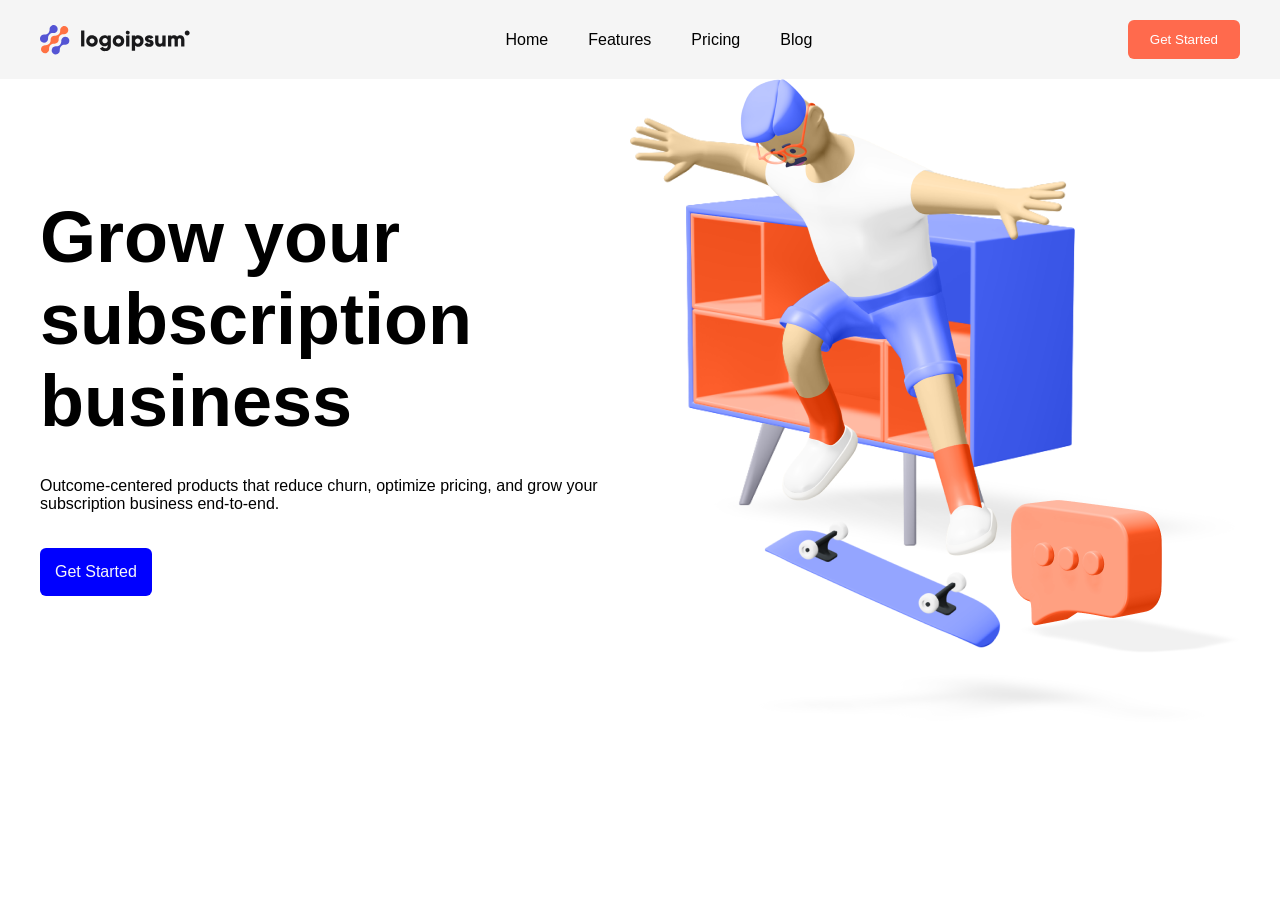
==== index.html @ 3124a592 "добавил header и block hero" ====
<!DOCTYPE html>
<html lang="en">
<head>
<meta charset="UTF-8">
<title>Navbar</title>
<link rel="stylesheet" href="style.css">
</head>
<body>

<header class="header">
  <div class="container">

    <div class="logo">
        <img src="./img/Logo Color.svg" alt="logo">
       
    </div>

    <nav class="nav">
      <a href="#">Home</a>
      <a href="#">Features</a>
      <a href="#">Pricing</a>
      <a href="#">Blog</a>
    </nav>

    <button class="btn">Get Started</button>

  </div>
</header>

<main class="main-content">
  <div class="container">
  <div class="hero">
    <div class="hero_text">
        <h1 class="title">Grow your subscription business</h1>
          <div class="delivery-info">
            <p>Outcome-centered products that reduce churn, optimize pricing, and grow your subscription business end-to-end.</p>
          </div>
          <div class="buttons">
            <button>Get Started</button>
          </div>
    </div>
   
  <div><img src="./img/Hero 3D.png" alt="."></div>
  </div>
  </div>
</main>
</body>
</html>
---- style.css ----
*{
  margin:0;
  padding:0;
  box-sizing:border-box;
  font-family: Arial;
}

.header{
  background:#f5f5f5;
  padding:20px 0;
}
.hero{
  display: flex;
  justify-content: space-between;
  align-items: center;
  
}
.hero_text{
  display: flex;
  flex-direction: column;
  gap:35px
}
h1{
  font-size: 72px;
}
.container{
  max-width:1200px;
  margin:0 auto;

  display:flex;
  align-items:center;
  justify-content:space-between;
}

.logo{
  display:flex;
  align-items:center;
  gap:8px;
}

.logo img{
  width:150px;
}

.nav{
  display:flex;
  gap:40px;
}

.nav a{
  text-decoration:none;
  color:black;
  font-size:16px;
}

.btn{
  background:#ff6a4d;
  color:white;
  border:none;
  padding:12px 22px;
  border-radius:6px;
  cursor:pointer;
}

.main-content { 
  display: flex;
  justify-content: space-between;
  align-items: center;
 
 
}

.text-block {
   max-width: 50%;
}

.text-block h1 { 
  font-size: 72px; margin-bottom: 20px;
}

.buttons {
 display:flex;
 gap: 25px;
 margin-bottom: 15px;
}

.buttons button {
  padding: 15px;
  border:none;
  background-color:blue;
  color:rgb(247, 247, 249);
 border-radius: 6px; 
 font-size: 16px; 
 font:100px;
}
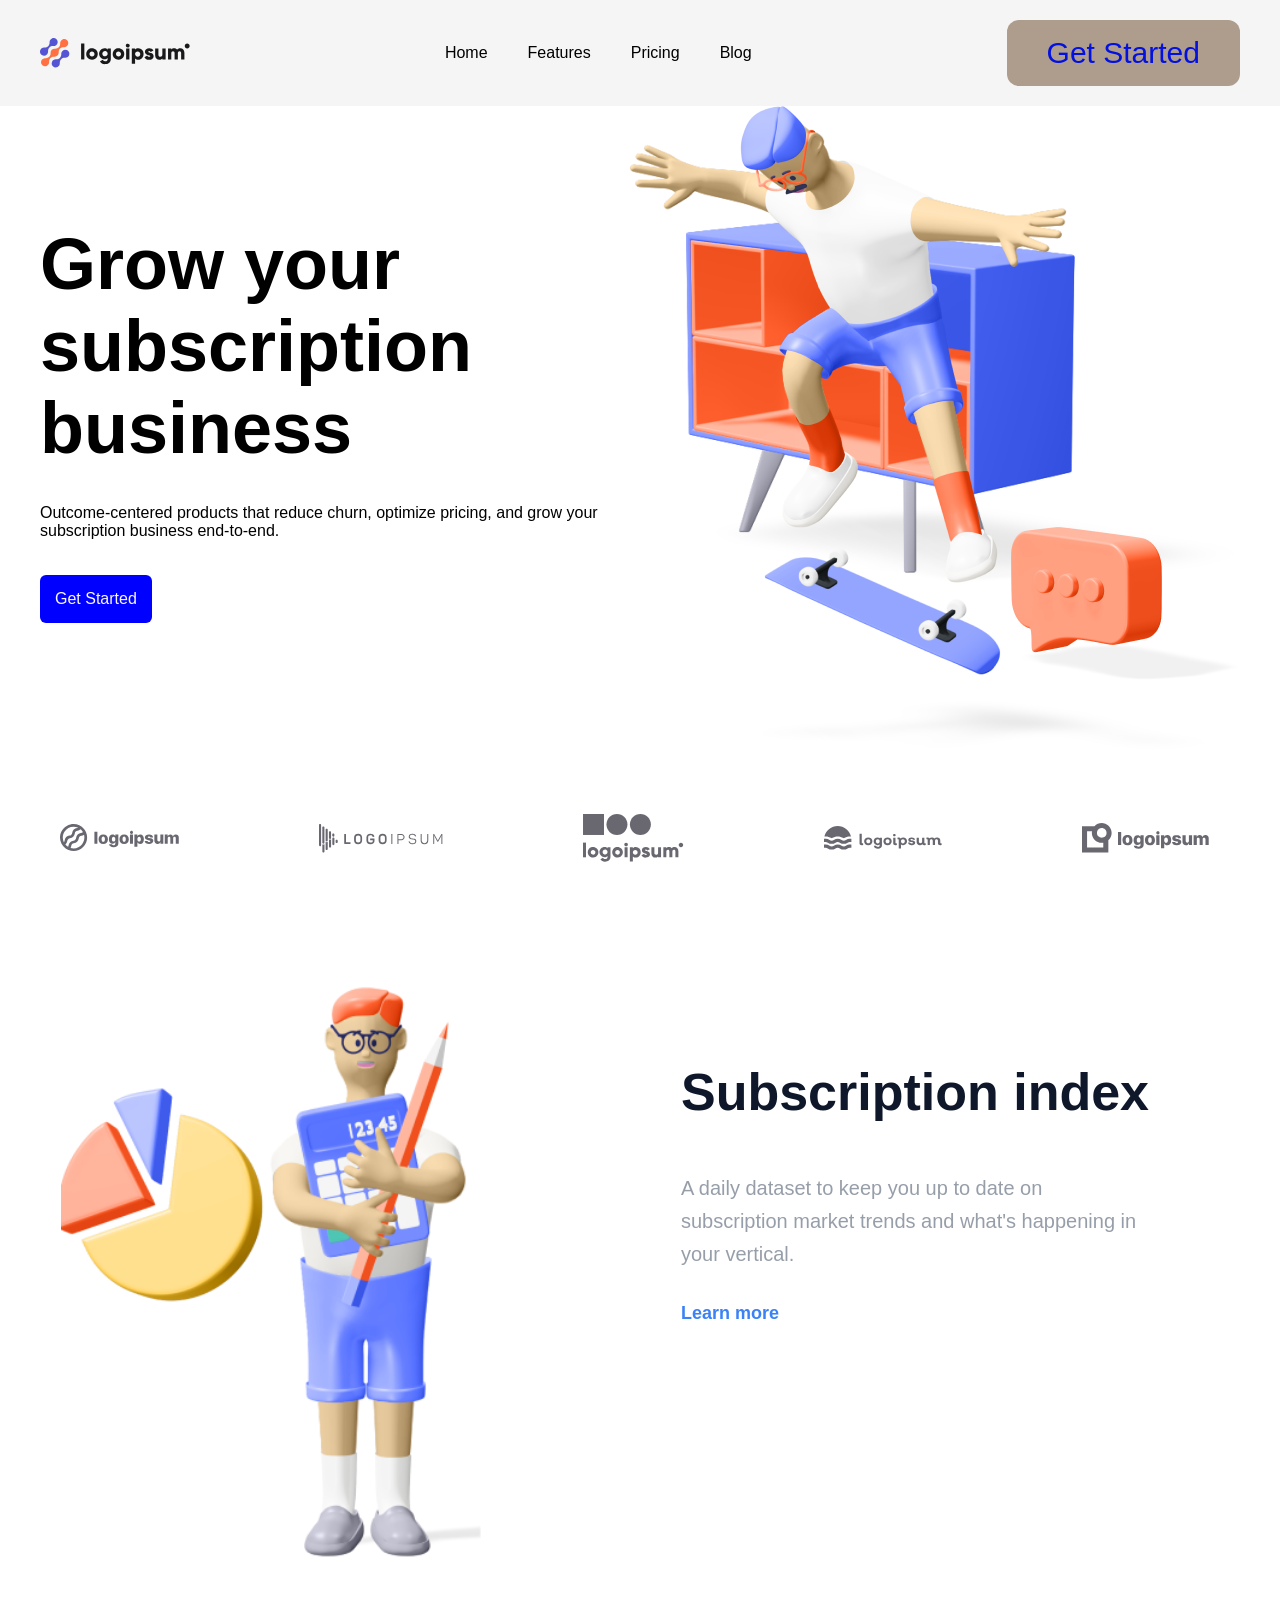
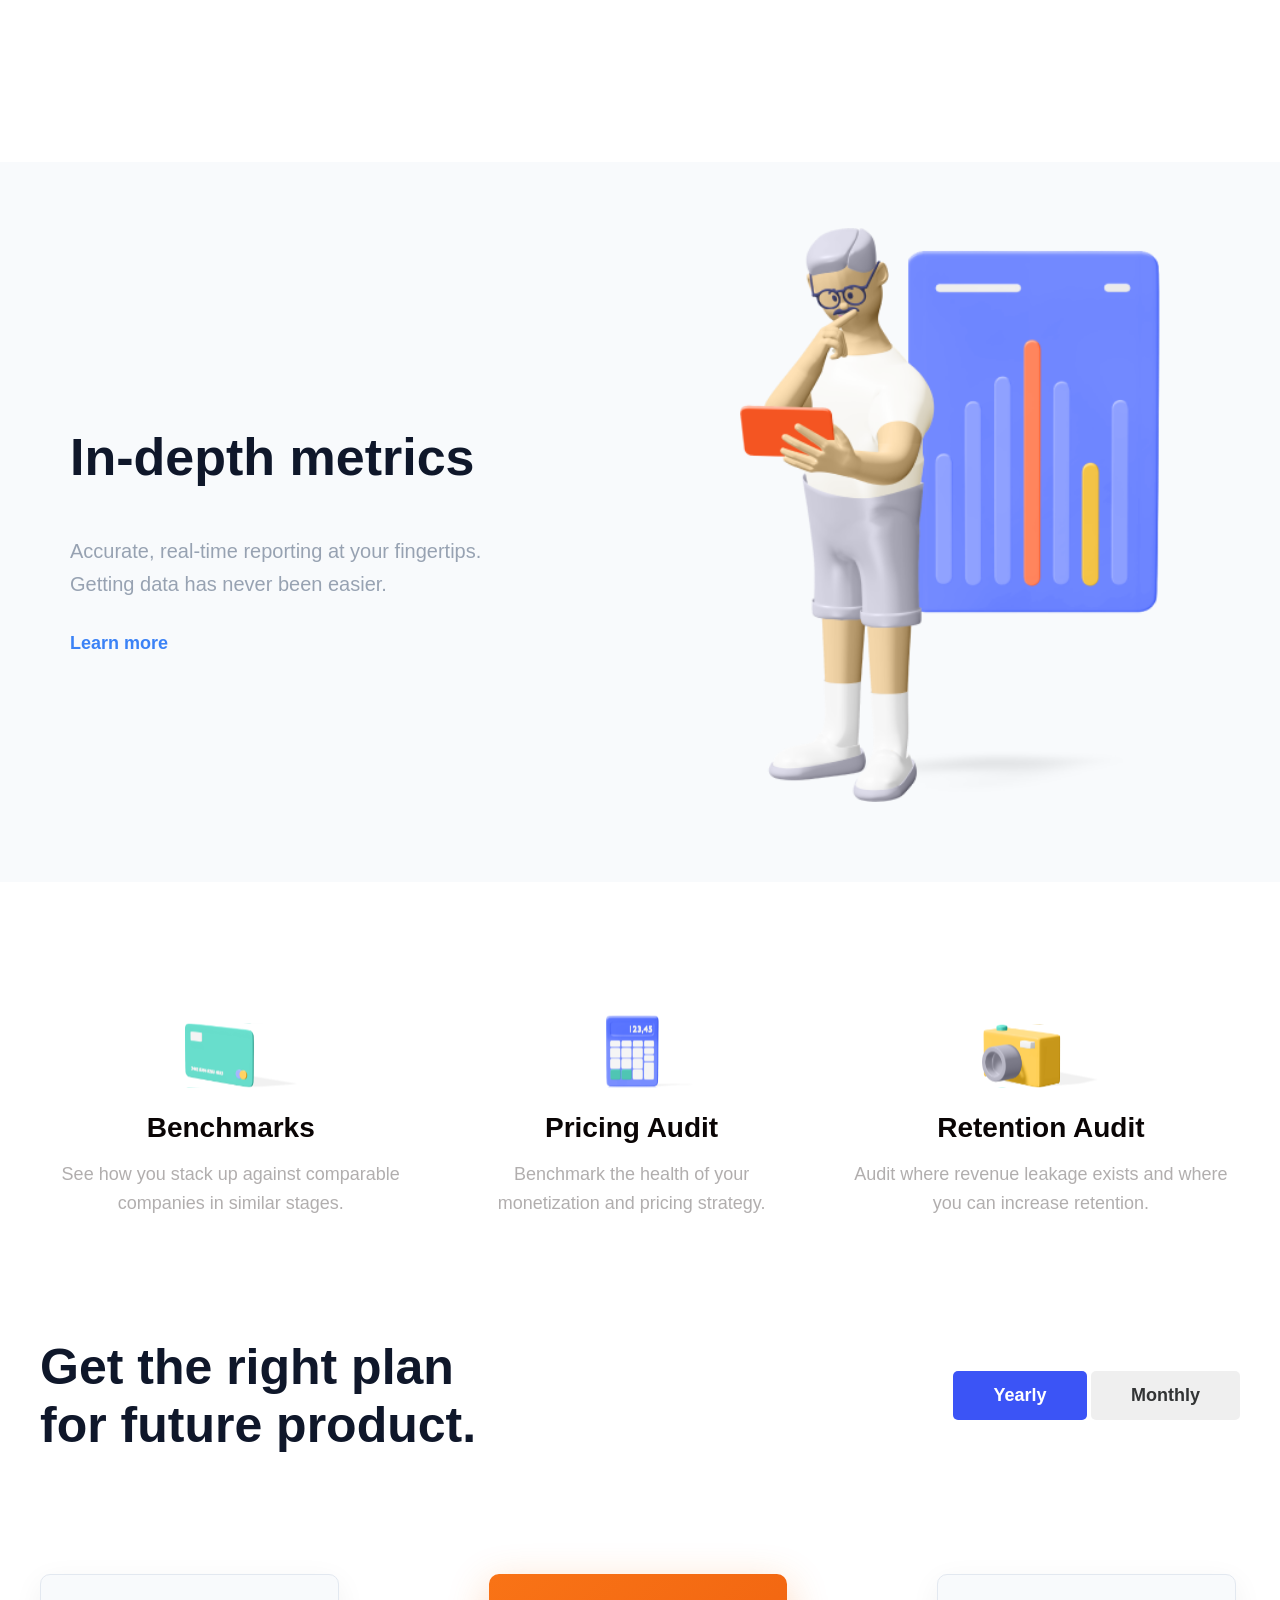
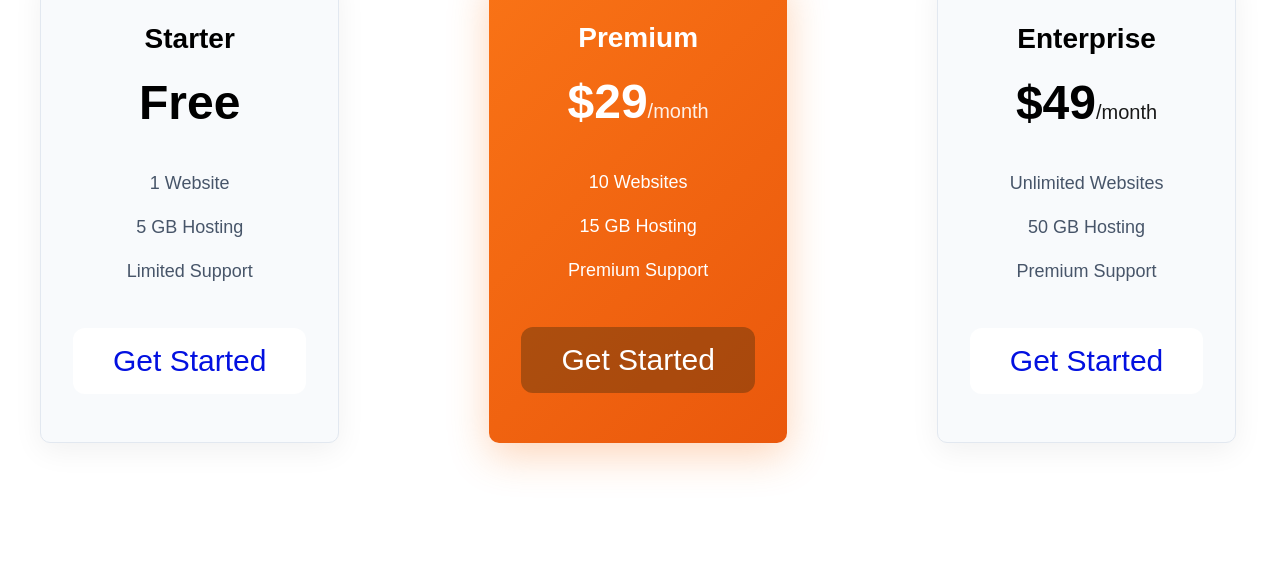
==== commit b543dad4: "добавил блоки features, pricing,plan-card,subscription" ====
--- a/index.html
+++ b/index.html
@@ -44,5 +44,127 @@
   </div>
   </div>
 </main>
+<div class="logos">
+  <div class="container">
+    <div class="logos-grid">
+      <img src="./img/Group.svg" alt="logoipsum" class="logo">
+      <img src="./img/Group (1).svg" alt="LOGOIPSUM" class="logo">
+      <img src="./img/Group (2).svg" alt="logoipsum" class="logo">
+      <img src="./img/Group (3).svg" alt="logoipsum" class="logo">
+      <img src="./img/Group (5).svg" alt="logoipsum" class="logo">
+      </div>
+  </div>
+</div>
+<section class="subscription-section">
+  <div class="container">
+    <div class="content">
+      <div class="illustration">
+        <img src="./img/Content Image 02 (1).png" alt="Pie chart" class="pie-chart">
+
+      <div class="text-content1">
+        <h2>Subscription index</h2>
+        <p>A daily dataset to keep you up to date on<br>subscription market trends and what's happening in<br>your vertical.</p>
+        <a href="#" class="learn-more">Learn more</a>
+      </div>
+
+      </div>
+    </div>
+  </div>
+</section>
+<section class="metrics-section">
+  <div class="container">
+    <div class="content">
+      <div class="text-content">
+        <h2>In-depth metrics</h2>
+        <p>Accurate, real-time reporting at your fingertips.<br>Getting data has never been easier.</p>
+        <a href="#" class="learn-more">Learn more</a>
+      </div>
+      <div class="illustration">
+        <img src="./img/Content Image.png" alt="Character with tablet" class="character">
+      </div>
+    </div>
+  </div>
+</section>
+<section class="features-section">
+  <div class="container">
+    <div class="cards">
+    
+      <div class="card">
+        <div class="icon-wrapper green">
+          <img src="./img/Icon 001.svg" alt="Benchmarks icon" class="card-icon">
+        </div>
+        <h3>Benchmarks</h3>
+        <p>See how you stack up against comparable companies in similar stages.</p>
+      </div>
+
+      <div class="card">
+        <div class="icon-wrapper blue">
+          <img src="./img/Icon 002.svg" alt="Pricing icon" class="card-icon">
+        </div>
+        <h3>Pricing Audit</h3>
+        <p>Benchmark the health of your monetization and pricing strategy.</p>
+      </div>
+
+      <div class="card">
+        <div class="icon-wrapper orange">
+        <img src="./img/Icon 003.svg" alt="Retention icon" class="card-icon">
+        </div>
+        <h3>Retention Audit</h3>
+        <p>Audit where revenue leakage exists and where you can increase retention.</p>
+      </div>
+    </div>
+  </div>
+</section>
+<section class="pricing-section">
+  <div class="container">
+    <h2>Get the right plan<br>for future product.</h2>
+    
+    <div class="toggle-wrapper">
+      <button class="toggle-btn yearly active">Yearly</button>
+      <button class="toggle-btn monthly">Monthly</button>
+    </div>
+  </div>
+</section>
+<section class="pricing-plans">
+  <div class="container">
+    <div class="plans-grid">
+      
+      <div class="plan-card starter">
+        <h3>Starter</h3>
+        <div class="price">Free</div>
+        <ul class="features">
+          <li>1 Website</li>
+          <li>5 GB Hosting</li>
+          <li>Limited Support</li>
+        </ul>
+        <a href="#" class="btn">Get Started</a>
+      </div>
+
+      
+      <div class="plan-card premium">
+        <h3>Premium</h3>
+        <div class="price">$29<span>/month</span></div>
+        <ul class="features">
+          <li>10 Websites</li>
+          <li>15 GB Hosting</li>
+          <li>Premium Support</li>
+        </ul>
+        <a href="#" class="btn">Get Started</a>
+      </div>
+
+      
+      <div class="plan-card enterprise">
+        <h3>Enterprise</h3>
+        <div class="price">$49<span>/month</span></div>
+        <ul class="features">
+          <li>Unlimited Websites</li>
+          <li>50 GB Hosting</li>
+          <li>Premium Support</li>
+        </ul>
+        <a href="#" class="btn">Get Started</a>
+      </div>
+    </div>
+  </div>
+</section>
 </body>
 </html>
--- a/style.css
+++ b/style.css
@@ -66,8 +66,6 @@
   display: flex;
   justify-content: space-between;
   align-items: center;
- 
- 
 }
 
 .text-block {
@@ -93,3 +91,404 @@
  font-size: 16px; 
  font:100px;
 }
+
+.logos {
+  background-color: #ffffff;      
+  padding: 60px 20px;             
+  text-align: center;
+}
+
+.container {
+  max-width: 1200px;               
+  margin: 0 auto;                  
+}
+
+.logos-grid {
+  display: flex;
+  flex-wrap: wrap;                 
+  align-items: center;
+  gap: 120px 140px;                 
+}
+
+.subscription-index {
+  padding: 120px 0 80px;
+  background: #ffffff;
+  text-align: center; 
+}
+
+.container {
+  max-width: 1280px;
+  margin: 0 auto;
+  padding: 0 40px;  
+}
+
+.content {
+  display: flex;
+  align-items: center;
+  justify-content: center;          
+  gap: 140px;                      
+  max-width: 1100px;                
+  margin: 0 auto;
+}
+
+.illustration {
+  position: relative;
+  flex: 0 0 520px;                
+  height: 520px;                   
+}
+
+.pie-chart {
+  position: absolute;
+  top: 35%;
+  left: 22%;                        
+  transform: translate(-50%, -50%);
+  width: 150px;                     
+  z-index: 1;
+}
+
+.character {
+  position: absolute;
+  bottom: 0;
+  left: 58%;                        
+  transform: translateX(-50%);
+  width: 200px;                     
+  height: auto;
+  z-index: 2;
+}
+
+.text-content {
+  flex: 0 0 520px;                  
+  text-align: left;
+}
+
+.text-content h2 {
+  font-size: 52px;                  
+  font-weight: 800;
+  line-height: 1.05;
+  margin: 0 0 24px 0;
+  color: #0f172a;
+}
+
+.text-content p {
+  font-size: 20px;
+  line-height: 1.65;
+  color: #475569;
+  margin: 0 0 32px 0;
+}
+
+.text-content p:first-of-type {
+  opacity: 0.65;                   
+  color: #64748b;                  
+  font-weight: 400;
+}
+
+.learn-more {
+  display: inline-block;
+  font-size: 20px;
+  font-weight: 600;
+  color: #064de8;
+  text-decoration: none;
+  transition: all 0.25s ease;
+}
+
+.learn-more:hover {
+  color: #0033cc;
+  padding-left: 8px;
+}
+
+.container {
+  max-width: 1280px;
+  margin: 0 auto;
+  padding: 0 40px;
+}
+
+.content {
+  display: flex;
+  align-items: center;
+  justify-content: center;
+  gap: 120px;
+  max-width: 1100px;
+  margin: 0 auto;
+}
+
+.text-content1{
+  margin-left: 550px;
+  flex: 0 0 500px;
+  text-align:left;
+}
+
+.text-content1 h2{
+   font-size: 52px;
+  font-weight: 800;
+  margin-bottom: 50px;
+  color: #0f172a;
+}
+
+.text-content1 p {
+font-size: 20px;
+  line-height: 1.65;
+  color: #525f729b;
+  margin-bottom: 32px;
+}
+
+.text-content {
+  flex: 0 0 500px;
+  text-align: left;
+}
+
+.text-content h2 {
+  font-size: 52px;
+  font-weight: 800;
+  margin-bottom: 50px;
+  color: #0f172a;
+}
+
+.text-content p {
+  font-size: 20px;
+  line-height: 1.65;
+  color: #475569;
+  margin-bottom: 32px;
+}
+
+.learn-more {
+  display:block;
+  font-size: 18px;
+  font-weight: 600;
+  color: #3b82f6;
+  text-decoration: none;
+  transition: all 0.3s ease;
+}
+
+
+.subscription-section {
+  padding: 140px 0 100px;
+  background: #ffffff;
+}
+
+.subscription-section .illustration {
+  position: relative;
+  flex:  600px;
+  height: 600px;
+}
+
+.subscription-section .pie-chart {
+  position:absolute;
+  left: auto;
+  right: 45%;
+  width: 420px;
+  z-index:1;
+}
+
+.subscription-section .character {
+  position: absolute;
+  bottom: 0;
+  left: 58%;
+  transform: translateX(-50%);
+  width: 420px;
+  z-index: 2;
+  animation: float 8s ease-in-out infinite;
+}
+
+.metrics-section {
+  padding: 120px 0 80px;
+  background: #f8fafc; 
+}
+
+.metrics-section .illustration {
+  position: relative;
+  flex: 0 0 520px;
+  height: 520px;
+}
+
+.metrics-section .character {
+  position: absolute;
+  bottom: 0;
+  left: 50%;
+  transform: translateX(-50%);
+  width: 420px;
+  z-index: 2;
+  animation: float 7s ease-in-out infinite;
+}
+
+.metrics-section .charts-overlay {
+  position: absolute;
+  top: 38%;
+  left: 50%;
+  transform: translate(-50%, -50%);
+  width: 260px;
+  z-index: 3;
+}
+
+.features-section {
+  padding: 120px 0;
+  background: #ffffff;
+}
+
+.container {
+  max-width: 1280px;
+  margin: 0 auto;
+  padding: 0 40px;
+}
+
+.cards {
+  display: flex;                    
+  justify-content: center;          
+  align-items:center;             
+  gap: 40px;                        
+}
+
+.card {
+  display: flex;
+  flex-direction: column;
+  align-items: center;
+  text-align: center;
+}
+
+
+.icon-wrapper {
+
+  height: 100px;
+  border-radius: 100%;
+  display: flex;
+  margin: 0 auto 10px;
+}
+
+
+.card h3 {
+  font-size: 28px;
+  font-weight: 700;
+  margin-bottom: 16px;
+  color: #0a0505;
+}
+
+.card p {
+  font-size: 18px;
+  line-height: 1.6;
+  color: #7a767696;
+}
+
+
+.pricing-section h2 {
+  font-size: 50px;
+  font-weight: 600;
+  color: #0f172a;
+}
+
+.toggle-btn {
+  padding: 14px 40px;
+  font-size: 18px;
+  font-weight: 600;
+  border: none;
+  border-radius: 5px;
+  color: #010405cb;
+}
+
+.toggle-btn.active,
+.toggle-btn:hover {
+  background: #3b54f6;
+  color: white;
+ 
+}
+
+.pricing-plans {
+  padding: 120px 0;
+  background: #ffffff;
+  text-align: center;
+}
+
+.container {
+  max-width: 1280px;
+  margin: 0 auto;
+  padding: 0 40px;
+}
+
+.plans-grid {
+  display: flex;
+  justify-content: center;
+  gap: 150px;
+  flex-wrap: wrap;
+}
+
+.plan-card {
+  flex: 1 1 32px;
+  background: #f8fafc;
+  border-radius: 10px;
+  padding: 48px 32px; 
+  text-align: center;
+  box-shadow: 0 8px 30px rgba(0, 0, 0, 0.06);
+  border: 1px solid #e2e8f0;
+}
+
+.plan-card:hover {
+  transform: translateY(-12px);
+  box-shadow: 0 20px 50px rgba(0, 0, 0, 0.12);
+  border-color: #cbd5e1;
+}
+
+/* Premium карточкасы оранж */
+.plan-card.premium {
+  background: linear-gradient(135deg, #f97316, #ea580c);
+  color: white;
+  border: none;
+  box-shadow: 0 12px 40px rgba(249, 115, 22, 0.3);
+}
+
+.plan-card.premium h3,
+.plan-card.premium .price,
+.plan-card.premium .features li,
+.plan-card.premium .btn {
+  color: white;
+}
+
+.plan-card h3 {
+  font-size: 28px;
+  font-weight: 700;
+  margin-bottom: 24px;
+}
+
+.plan-card .price {
+  font-size: 48px;
+  font-weight: 800;
+  margin-bottom: 40px;
+  line-height: 1;
+}
+
+.plan-card .price span {
+  font-size: 20px;
+  font-weight: 500;
+  opacity: 0.9;
+}
+
+.features {
+  list-style: none;
+  padding: 0;
+  margin: 0 0 40px 0;
+}
+
+.features li {
+  font-size: 18px;
+  line-height: 1.8;
+  color: #475569;
+  margin-bottom: 12px;
+}
+
+.btn {
+  display: inline-block;
+  padding: 16px 40px;
+  background: #57310c73;
+  color: rgb(2, 16, 224);
+  font-size: 30px;
+  font-weight: 400;
+  border-radius: 12px;
+  text-decoration: none;
+}
+
+.btn:hover {
+  background: #2563eb;
+}
+
+.starter .btn,
+.enterprise .btn {
+  background: #ffffff;
+}
+
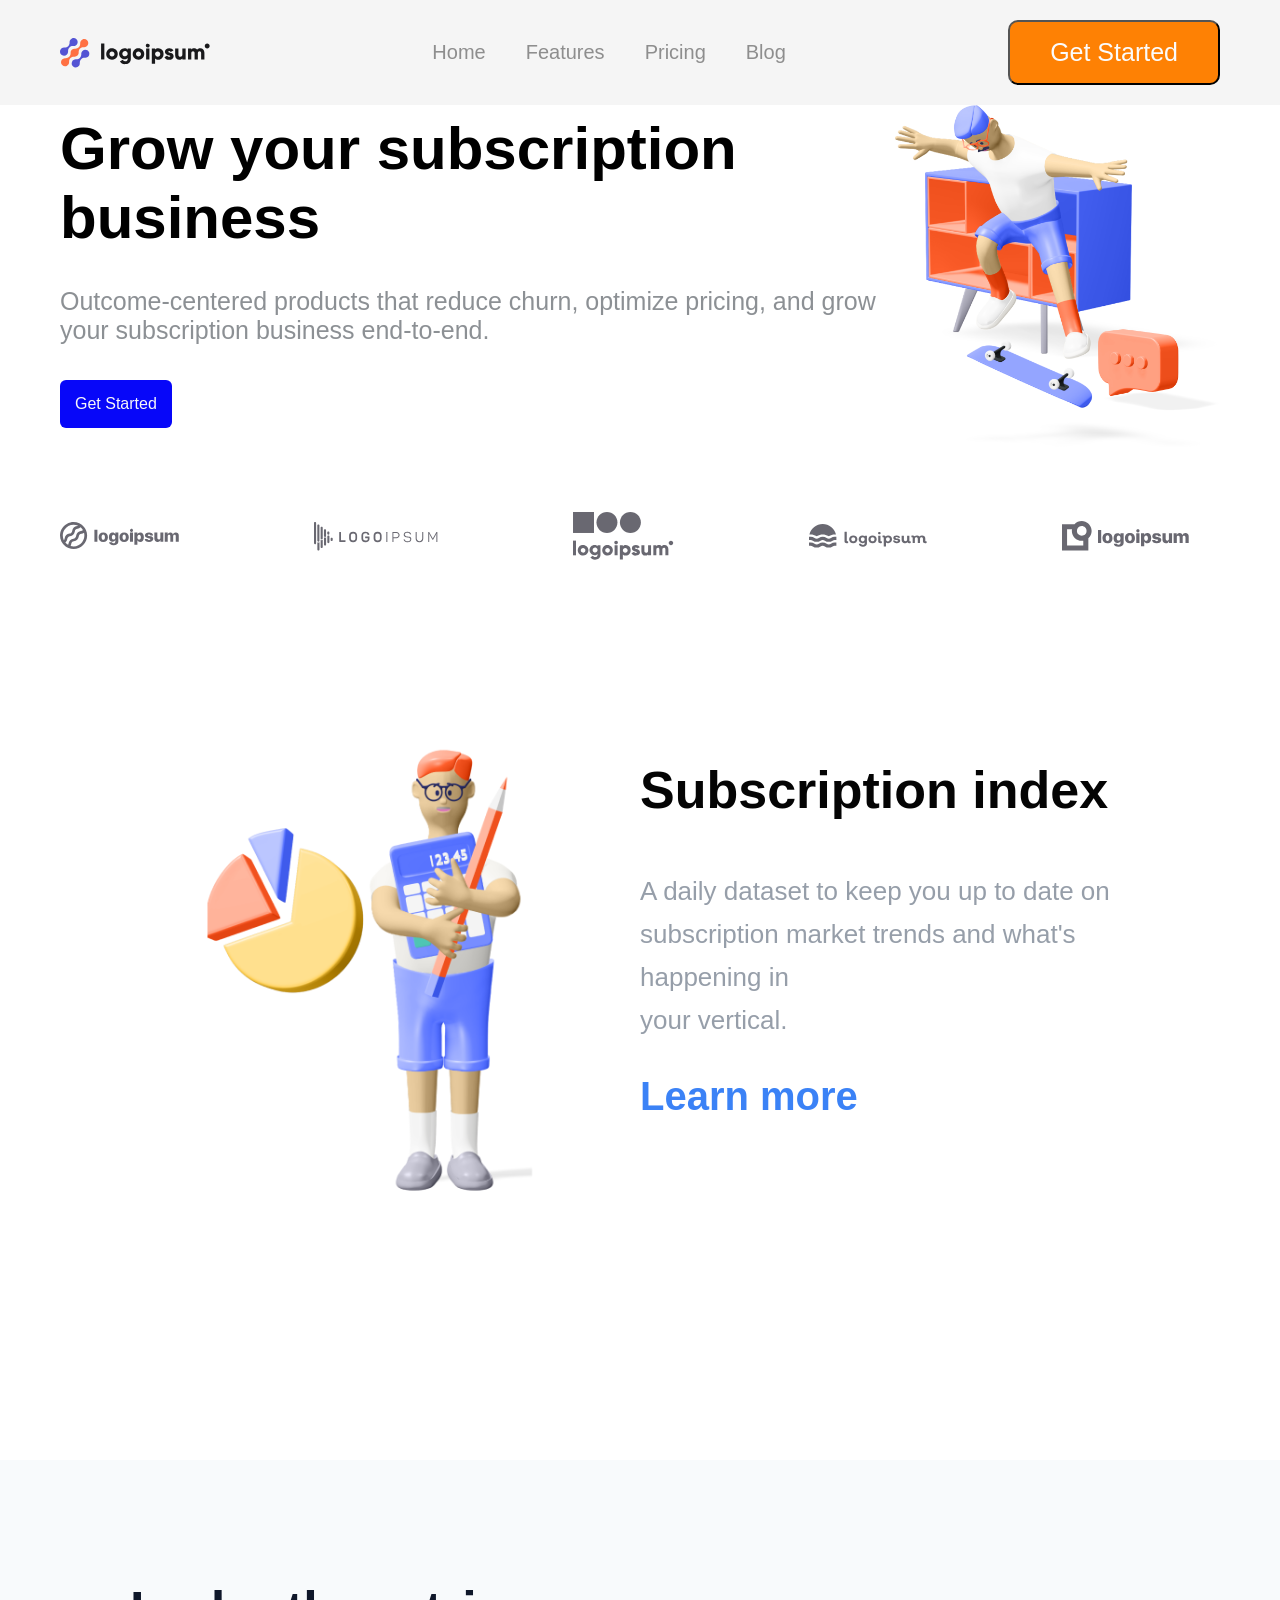
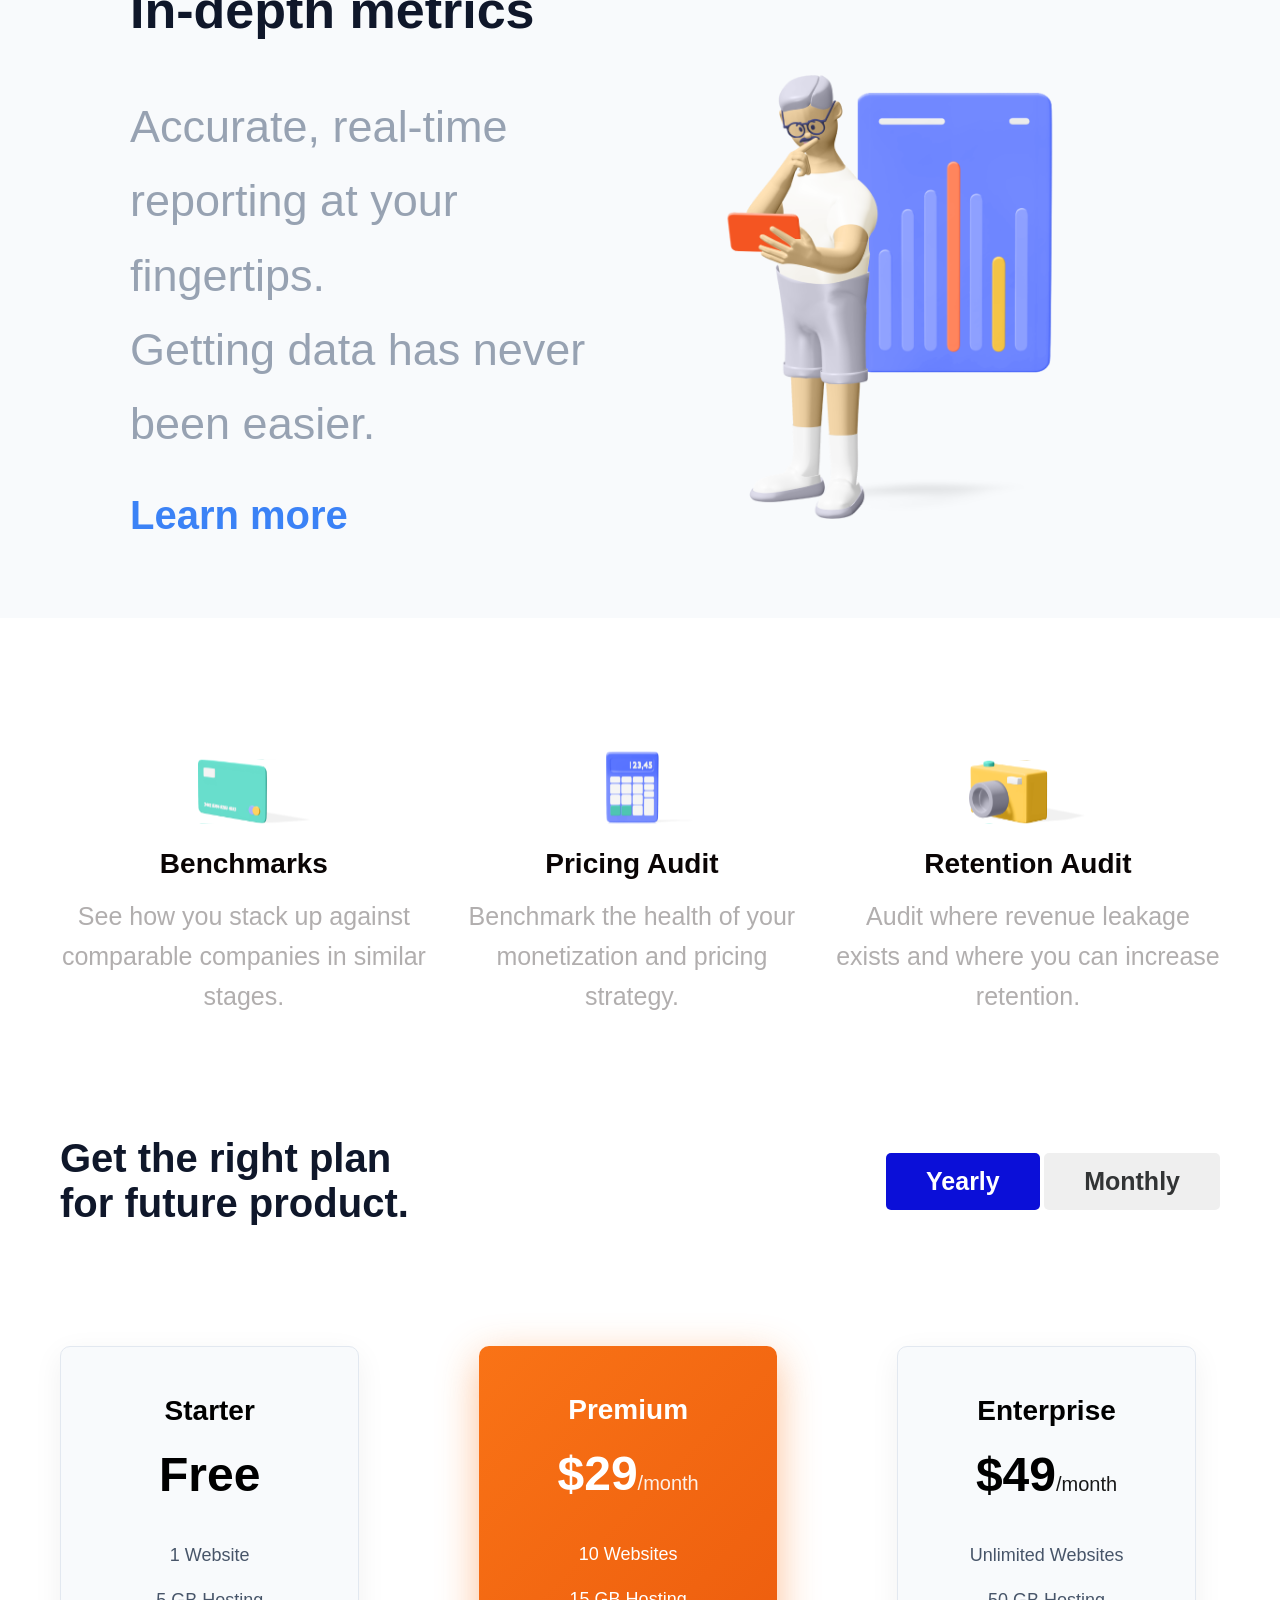
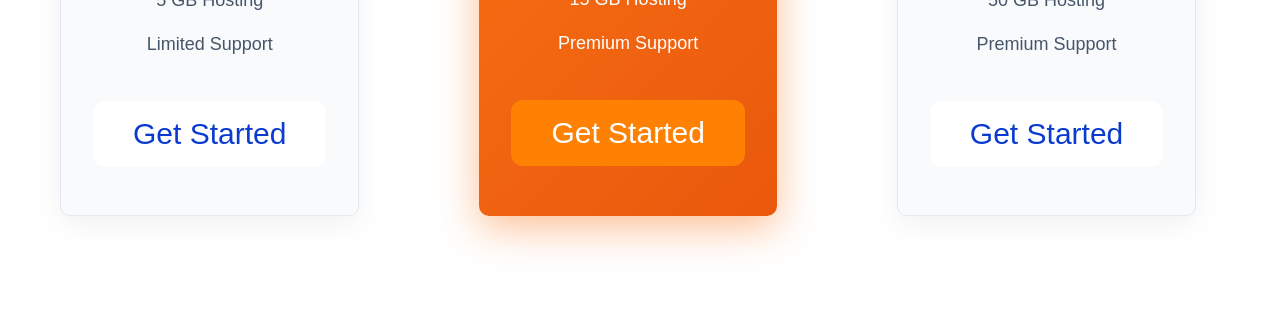
==== commit 73b1b0f1: "добавил адаптивку" ====
--- a/index.html
+++ b/index.html
@@ -22,7 +22,7 @@
       <a href="#">Blog</a>
     </nav>
 
-    <button class="btn">Get Started</button>
+    <button class="btn1">Get Started</button>
 
   </div>
 </header>
@@ -39,8 +39,7 @@
             <button>Get Started</button>
           </div>
     </div>
-   
-  <div><img src="./img/Hero 3D.png" alt="."></div>
+  <div><img src="./img/Hero 3D.png" alt="Pie" class="Pie"></div>
   </div>
   </div>
 </main>
@@ -60,7 +59,6 @@
     <div class="content">
       <div class="illustration">
         <img src="./img/Content Image 02 (1).png" alt="Pie chart" class="pie-chart">
-
       <div class="text-content1">
         <h2>Subscription index</h2>
         <p>A daily dataset to keep you up to date on<br>subscription market trends and what's happening in<br>your vertical.</p>
@@ -128,7 +126,6 @@
 <section class="pricing-plans">
   <div class="container">
     <div class="plans-grid">
-      
       <div class="plan-card starter">
         <h3>Starter</h3>
         <div class="price">Free</div>
@@ -140,7 +137,6 @@
         <a href="#" class="btn">Get Started</a>
       </div>
 
-      
       <div class="plan-card premium">
         <h3>Premium</h3>
         <div class="price">$29<span>/month</span></div>
@@ -151,8 +147,6 @@
         </ul>
         <a href="#" class="btn">Get Started</a>
       </div>
-
-      
       <div class="plan-card enterprise">
         <h3>Enterprise</h3>
         <div class="price">$49<span>/month</span></div>
--- a/style.css
+++ b/style.css
@@ -13,7 +13,6 @@
   display: flex;
   justify-content: space-between;
   align-items: center;
-  
 }
 .hero_text{
   display: flex;
@@ -21,12 +20,12 @@
   gap:35px
 }
 h1{
-  font-size: 72px;
+  font-size:60px;
 }
 .container{
   max-width:1200px;
   margin:0 auto;
-
+  padding:0 20px;
   display:flex;
   align-items:center;
   justify-content:space-between;
@@ -49,8 +48,8 @@
 
 .nav a{
   text-decoration:none;
-  color:black;
-  font-size:16px;
+  color:rgba(65, 64, 64, 0.573);
+  font-size:20px;
 }
 
 .btn{
@@ -68,24 +67,39 @@
   align-items: center;
 }
 
+.main-content p{
+color: #545960ab;
+font-size: 25px;
+}
+
+.main-content .Pie{
+position:static;
+  left: auto;
+  right: 45%;
+  width: 325px;
+  z-index:1;
+}
+
 .text-block {
    max-width: 50%;
 }
 
 .text-block h1 { 
-  font-size: 72px; margin-bottom: 20px;
+  font-size: 72px; 
+  margin-bottom: 20px;
 }
 
 .buttons {
  display:flex;
  gap: 25px;
  margin-bottom: 15px;
+
 }
 
 .buttons button {
   padding: 15px;
   border:none;
-  background-color:blue;
+  background-color:rgb(7, 7, 249);
   color:rgb(247, 247, 249);
  border-radius: 6px; 
  font-size: 16px; 
@@ -98,28 +112,16 @@
   text-align: center;
 }
 
-.container {
-  max-width: 1200px;               
-  margin: 0 auto;                  
-}
-
 .logos-grid {
-  display: flex;
-  flex-wrap: wrap;                 
+  display: flex;             
   align-items: center;
-  gap: 120px 140px;                 
+  gap: 120px 135px;                 
 }
 
 .subscription-index {
   padding: 120px 0 80px;
   background: #ffffff;
   text-align: center; 
-}
-
-.container {
-  max-width: 1280px;
-  margin: 0 auto;
-  padding: 0 40px;  
 }
 
 .content {
@@ -161,14 +163,6 @@
   text-align: left;
 }
 
-.text-content h2 {
-  font-size: 52px;                  
-  font-weight: 800;
-  line-height: 1.05;
-  margin: 0 0 24px 0;
-  color: #0f172a;
-}
-
 .text-content p {
   font-size: 20px;
   line-height: 1.65;
@@ -196,24 +190,18 @@
   padding-left: 8px;
 }
 
-.container {
-  max-width: 1280px;
-  margin: 0 auto;
-  padding: 0 40px;
-}
-
 .content {
   display: flex;
   align-items: center;
   justify-content: center;
-  gap: 120px;
+  gap: 0px;
   max-width: 1100px;
   margin: 0 auto;
 }
 
 .text-content1{
   margin-left: 550px;
-  flex: 0 0 500px;
+  flex:0 0 500px;
   text-align:left;
 }
 
@@ -221,11 +209,11 @@
    font-size: 52px;
   font-weight: 800;
   margin-bottom: 50px;
-  color: #0f172a;
+  color: #000000fb;
 }
 
 .text-content1 p {
-font-size: 20px;
+  font-size: 26px;
   line-height: 1.65;
   color: #525f729b;
   margin-bottom: 32px;
@@ -244,7 +232,7 @@
 }
 
 .text-content p {
-  font-size: 20px;
+  font-size: 45px;
   line-height: 1.65;
   color: #475569;
   margin-bottom: 32px;
@@ -252,7 +240,7 @@
 
 .learn-more {
   display:block;
-  font-size: 18px;
+  font-size: 40px;
   font-weight: 600;
   color: #3b82f6;
   text-decoration: none;
@@ -275,7 +263,7 @@
   position:absolute;
   left: auto;
   right: 45%;
-  width: 420px;
+  width: 325px;
   z-index:1;
 }
 
@@ -305,7 +293,7 @@
   bottom: 0;
   left: 50%;
   transform: translateX(-50%);
-  width: 420px;
+  width: 325px;
   z-index: 2;
   animation: float 7s ease-in-out infinite;
 }
@@ -324,11 +312,6 @@
   background: #ffffff;
 }
 
-.container {
-  max-width: 1280px;
-  margin: 0 auto;
-  padding: 0 40px;
-}
 
 .cards {
   display: flex;                    
@@ -346,7 +329,6 @@
 
 
 .icon-wrapper {
-
   height: 100px;
   border-radius: 100%;
   display: flex;
@@ -362,21 +344,21 @@
 }
 
 .card p {
-  font-size: 18px;
+  font-size: 25px;
   line-height: 1.6;
   color: #7a767696;
 }
 
 
 .pricing-section h2 {
-  font-size: 50px;
+  font-size: 40px;
   font-weight: 600;
   color: #0f172a;
 }
 
 .toggle-btn {
   padding: 14px 40px;
-  font-size: 18px;
+  font-size: 25px;
   font-weight: 600;
   border: none;
   border-radius: 5px;
@@ -385,7 +367,7 @@
 
 .toggle-btn.active,
 .toggle-btn:hover {
-  background: #3b54f6;
+  background: #0b0fd8;
   color: white;
  
 }
@@ -396,17 +378,10 @@
   text-align: center;
 }
 
-.container {
-  max-width: 1280px;
-  margin: 0 auto;
-  padding: 0 40px;
-}
-
 .plans-grid {
   display: flex;
   justify-content: center;
-  gap: 150px;
-  flex-wrap: wrap;
+  gap: 120px;
 }
 
 .plan-card {
@@ -425,12 +400,12 @@
   border-color: #cbd5e1;
 }
 
-/* Premium карточкасы оранж */
+
 .plan-card.premium {
   background: linear-gradient(135deg, #f97316, #ea580c);
   color: white;
   border: none;
-  box-shadow: 0 12px 40px rgba(249, 115, 22, 0.3);
+  box-shadow: 0 12px 40px rgba(249, 116, 22, 0.452);
 }
 
 .plan-card.premium h3,
@@ -475,16 +450,26 @@
 .btn {
   display: inline-block;
   padding: 16px 40px;
-  background: #57310c73;
-  color: rgb(2, 16, 224);
+  background: #fe8104;
+  color: rgb(10, 59, 206);
   font-size: 30px;
   font-weight: 400;
   border-radius: 12px;
   text-decoration: none;
 }
+.btn1{
+ display: inline-block;
+  padding: 16px 40px;
+  background: #fe8104;
+  color: rgb(251, 251, 252);
+  font-size: 25px;
+  font-weight: 300;
+  border-radius: 10px;
+  text-decoration: none;
+}
 
 .btn:hover {
-  background: #2563eb;
+  background: #ffffff;
 }
 
 .starter .btn,
@@ -492,3 +477,117 @@
   background: #ffffff;
 }
 
+@media (max-width: 1024px) {
+  
+  .content, 
+  .main-content, 
+  .hero {
+    max-width: 960px;
+    margin: 20px;
+    padding: 0  25px;
+    display: flex;
+    gap: 30px;
+  }
+
+ 
+  .text-content1 {
+    margin-left: 380px; 
+    flex: 1;
+  }
+
+  .text-content, .text-block {
+    flex: 1;
+  }
+
+  
+  .illustration {
+    flex: 0 0 450px; 
+    height: 450px;
+  }
+
+  .illustration .character {
+    width: 300px; 
+  }
+
+  .illustration .pie-chart, 
+  .illustration .charts-overlay {
+    width: 300px;
+  }
+
+  
+  .plans-grid {
+    display: flex;
+    flex-direction: column; 
+    align-items: center;    
+    gap: 75px;             
+    width: 100%;            
+  }
+
+ .plan-card {
+   width: 80%;            
+   max-width: 800px;      
+   padding: 40px;        
+  }
+  
+
+  
+  .plan-card h3 {
+    font-size: 100px;
+    margin-bottom: 20px;
+    text-transform: uppercase;
+  }
+
+
+  .plan-card .price {
+    font-size: 80px;      
+    font-weight: bold;
+    margin-bottom: 25px;
+  }
+
+  .plan-card .features {
+    list-style: none;
+    padding: 0;
+    margin-bottom: 30px;
+    width: 100%;          
+  }
+
+  .plan-card .features li {
+    font-size: 50px;      
+    margin-bottom: 30px;  
+    color: #555;          
+  }
+
+  
+  .cards {
+    display: flex;             
+    flex-direction: column;    
+    align-items: center;      
+    gap: 150px;                
+    
+    margin: 0px auto;        
+    padding: 0 100px;
+    margin-bottom: 50px;
+  }
+
+  .card p {
+    font-size: 35px;
+  }
+ 
+  .icon-wrapper.green, .icon-wrapper.blue {
+    width: 250px;
+    height: 250px;
+  }
+
+  .card-icon {
+    width: 270px; 
+    height: auto;
+  }
+
+  
+  .logos-grid{
+    gap: 120px 65px;
+  }
+  
+  
+}
+
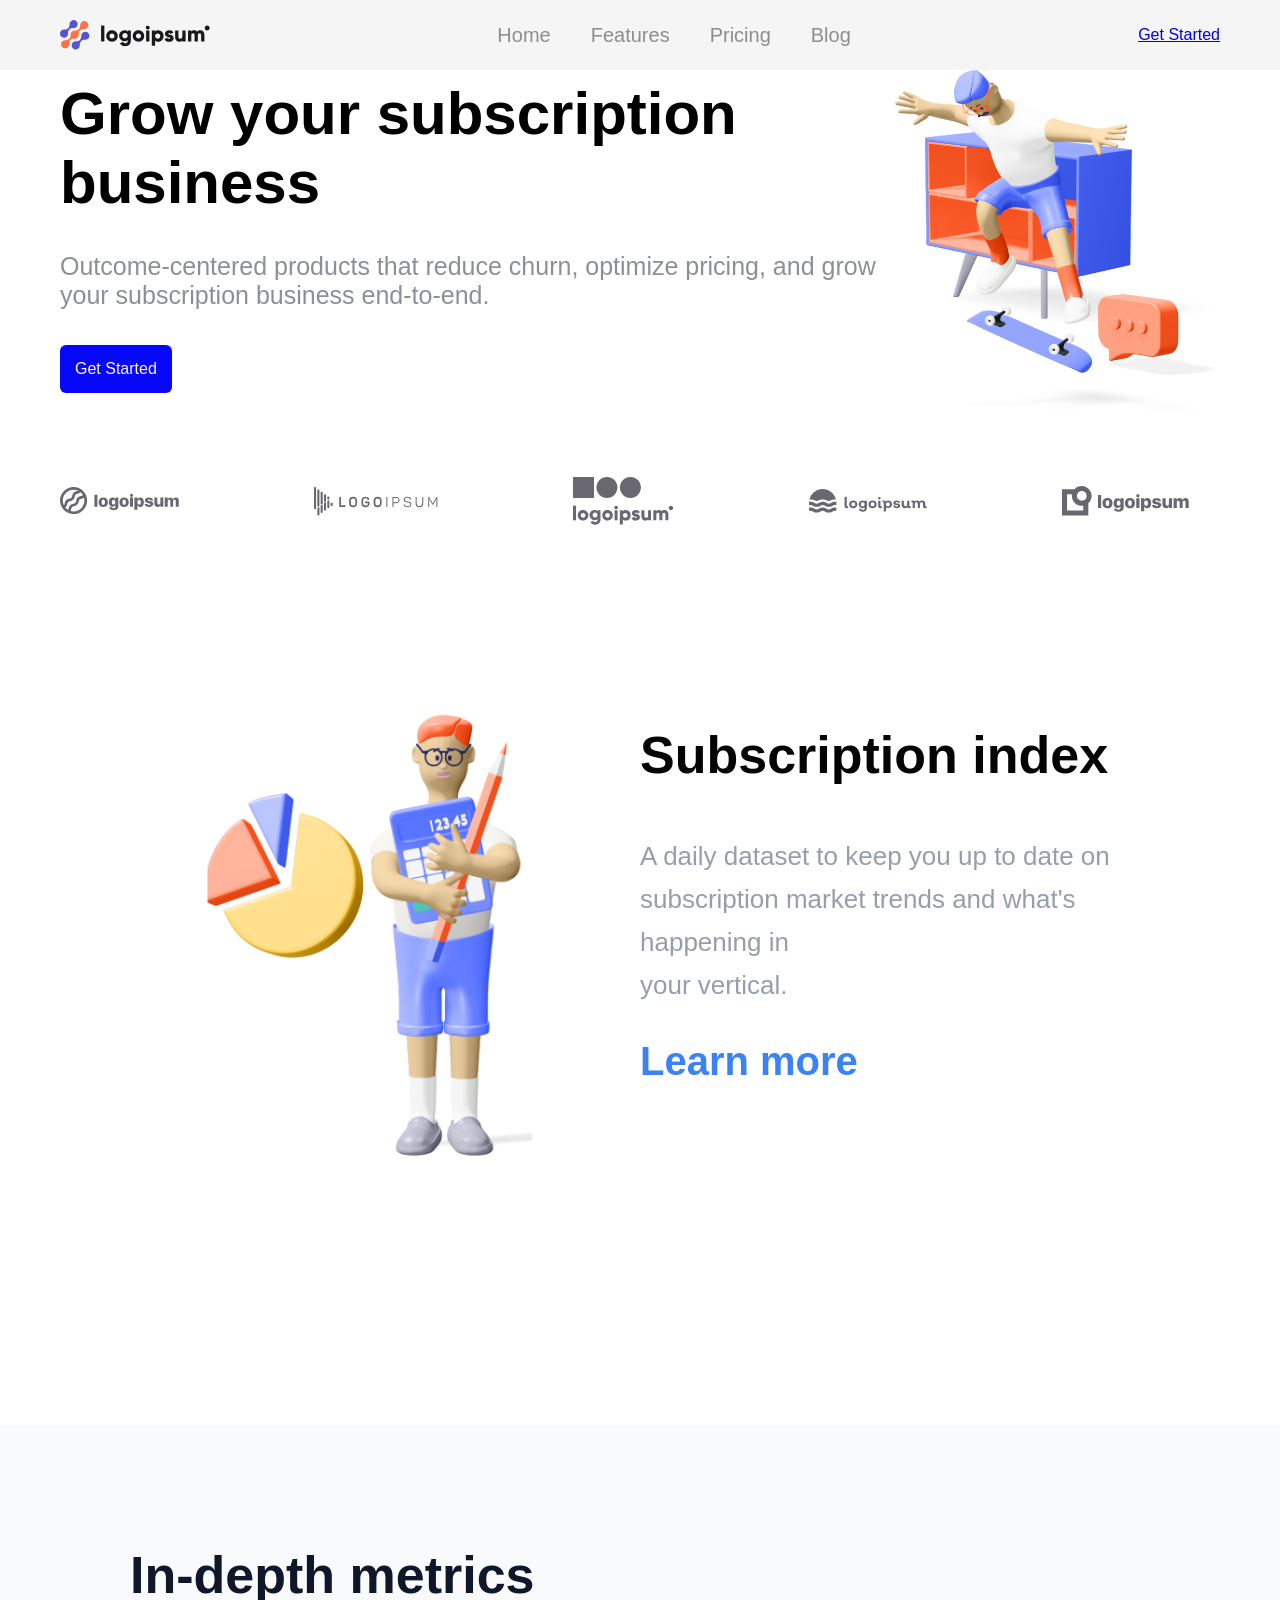
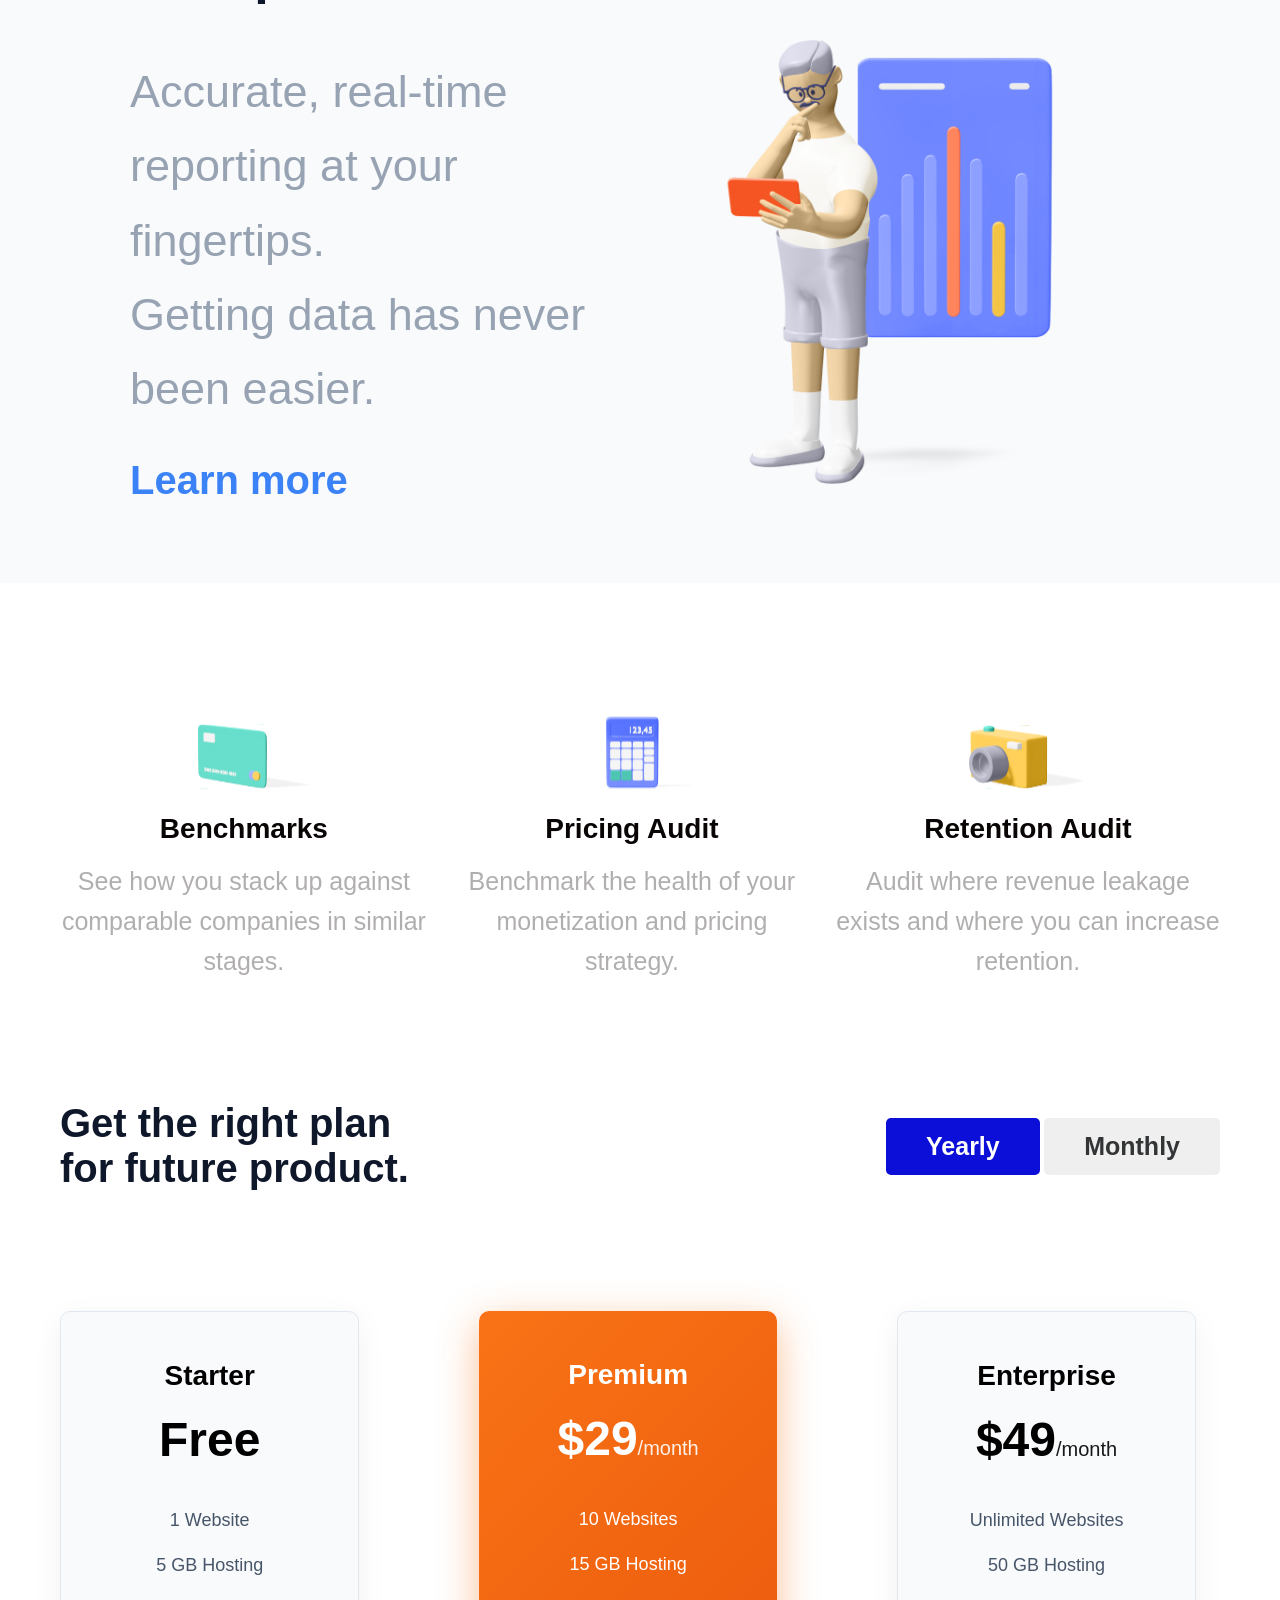
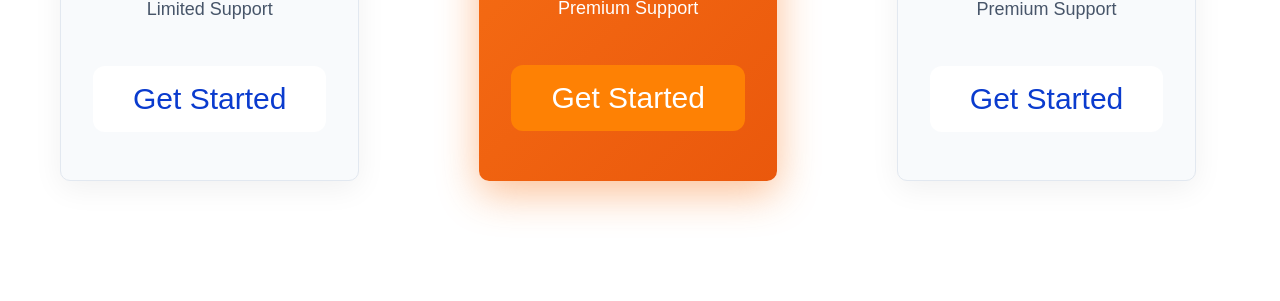
==== commit 8dc8438b: "добавил страницу регистрация и выход" ====
--- a/index.html
+++ b/index.html
@@ -17,13 +17,11 @@
 
     <nav class="nav">
       <a href="#">Home</a>
-      <a href="#">Features</a>
-      <a href="#">Pricing</a>
+      <a href="Features.html">Features</a>
+      <a href="Pricing.html">Pricing</a>
       <a href="#">Blog</a>
     </nav>
-
-    <button class="btn1">Get Started</button>
-
+    <a href="registration.html" id="authBtn" class="btn-orange">Get Started</a>
   </div>
 </header>
 
@@ -160,5 +158,34 @@
     </div>
   </div>
 </section>
+
+  <script>
+    window.onload = function() {
+    const savedName = localStorage.getItem('user_name');
+    const authBtn = document.getElementById('authBtn');
+
+    if (savedName && authBtn) {
+           
+    authBtn.innerText = savedName;
+    authBtn.href = "#";
+    authBtn.style.background = "#28a745"; 
+
+            
+    const logoutBtn = document.createElement('button');
+    logoutBtn.innerText = 'Выход';
+            
+          
+    logoutBtn.style.cssText = "margin-left:10px; padding:10px; background:#dc3545; color:white; border:none; border-radius:5px; cursor:pointer;";
+
+            
+    logoutBtn.onclick = function() {
+    localStorage.removeItem('user_name'); 
+    window.location.reload(); 
+    };
+
+    authBtn.after(logoutBtn);
+    }
+  };
+</script>
 </body>
 </html>
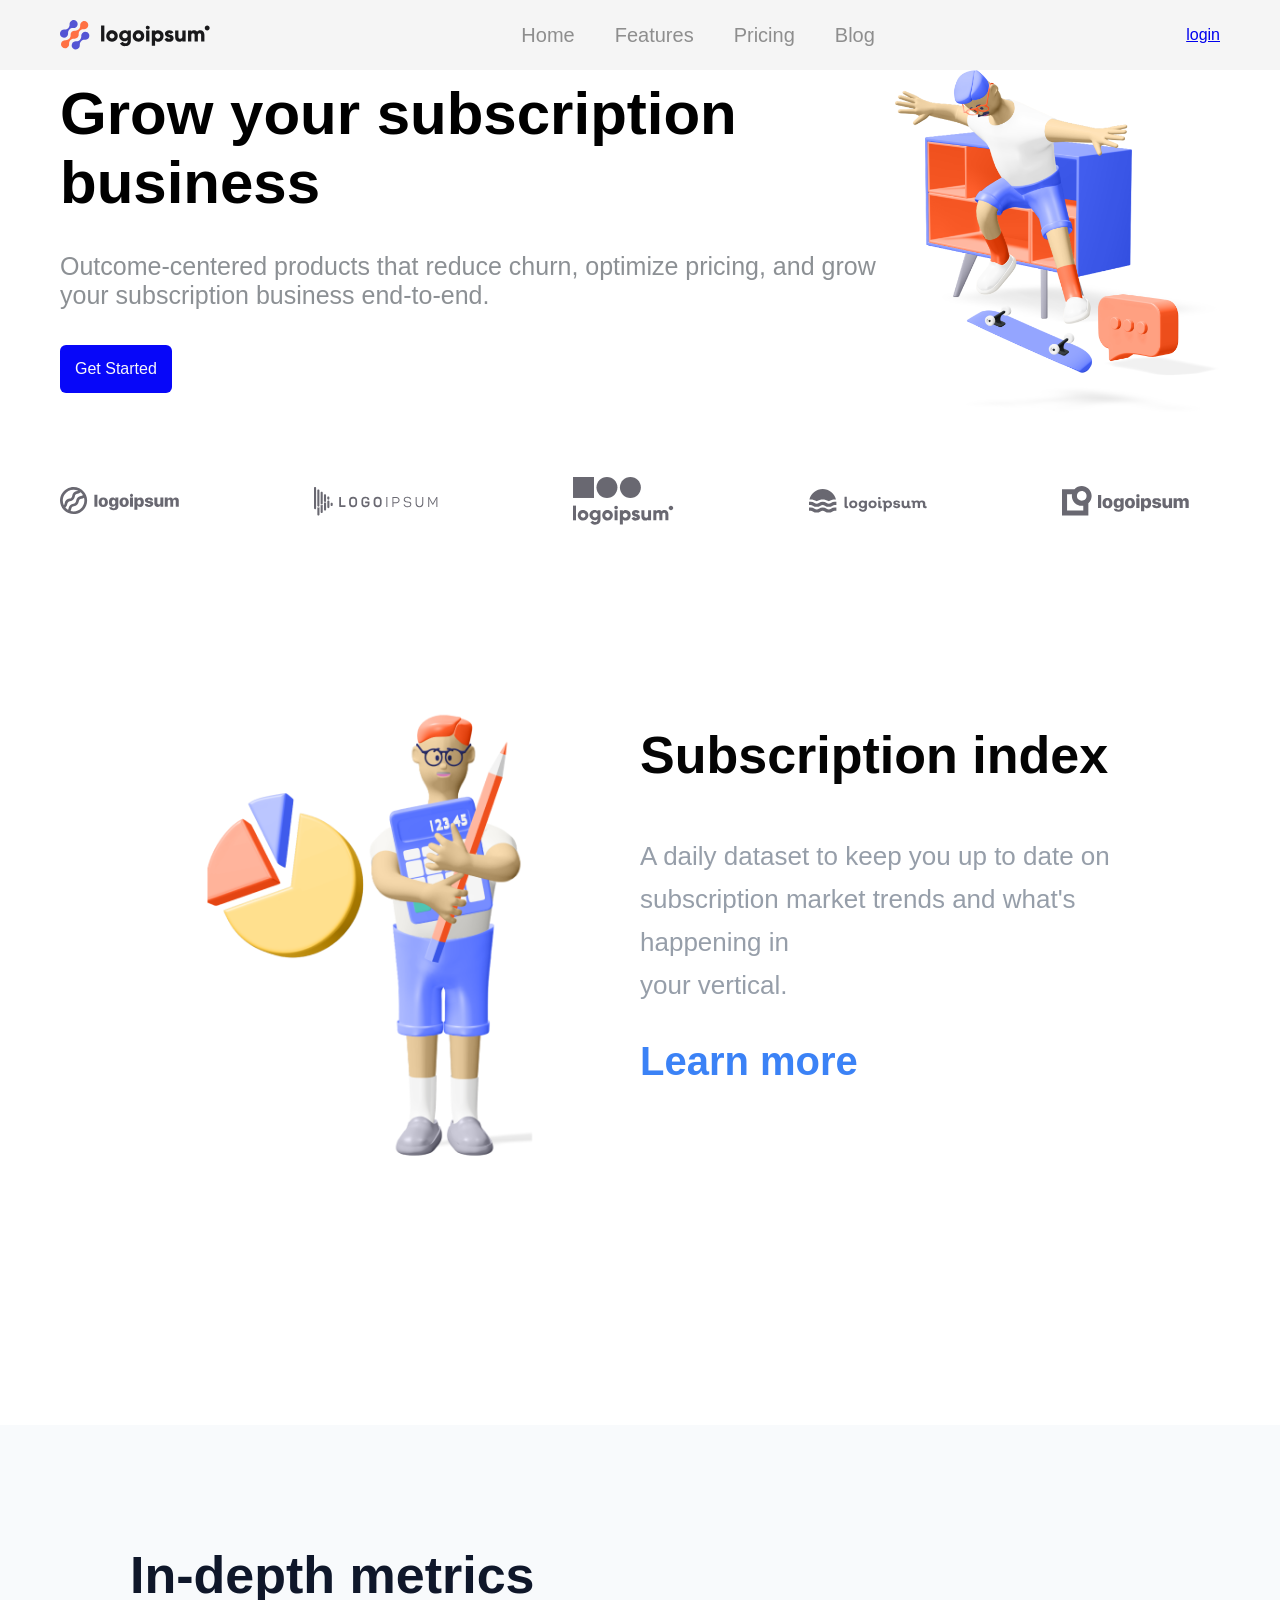
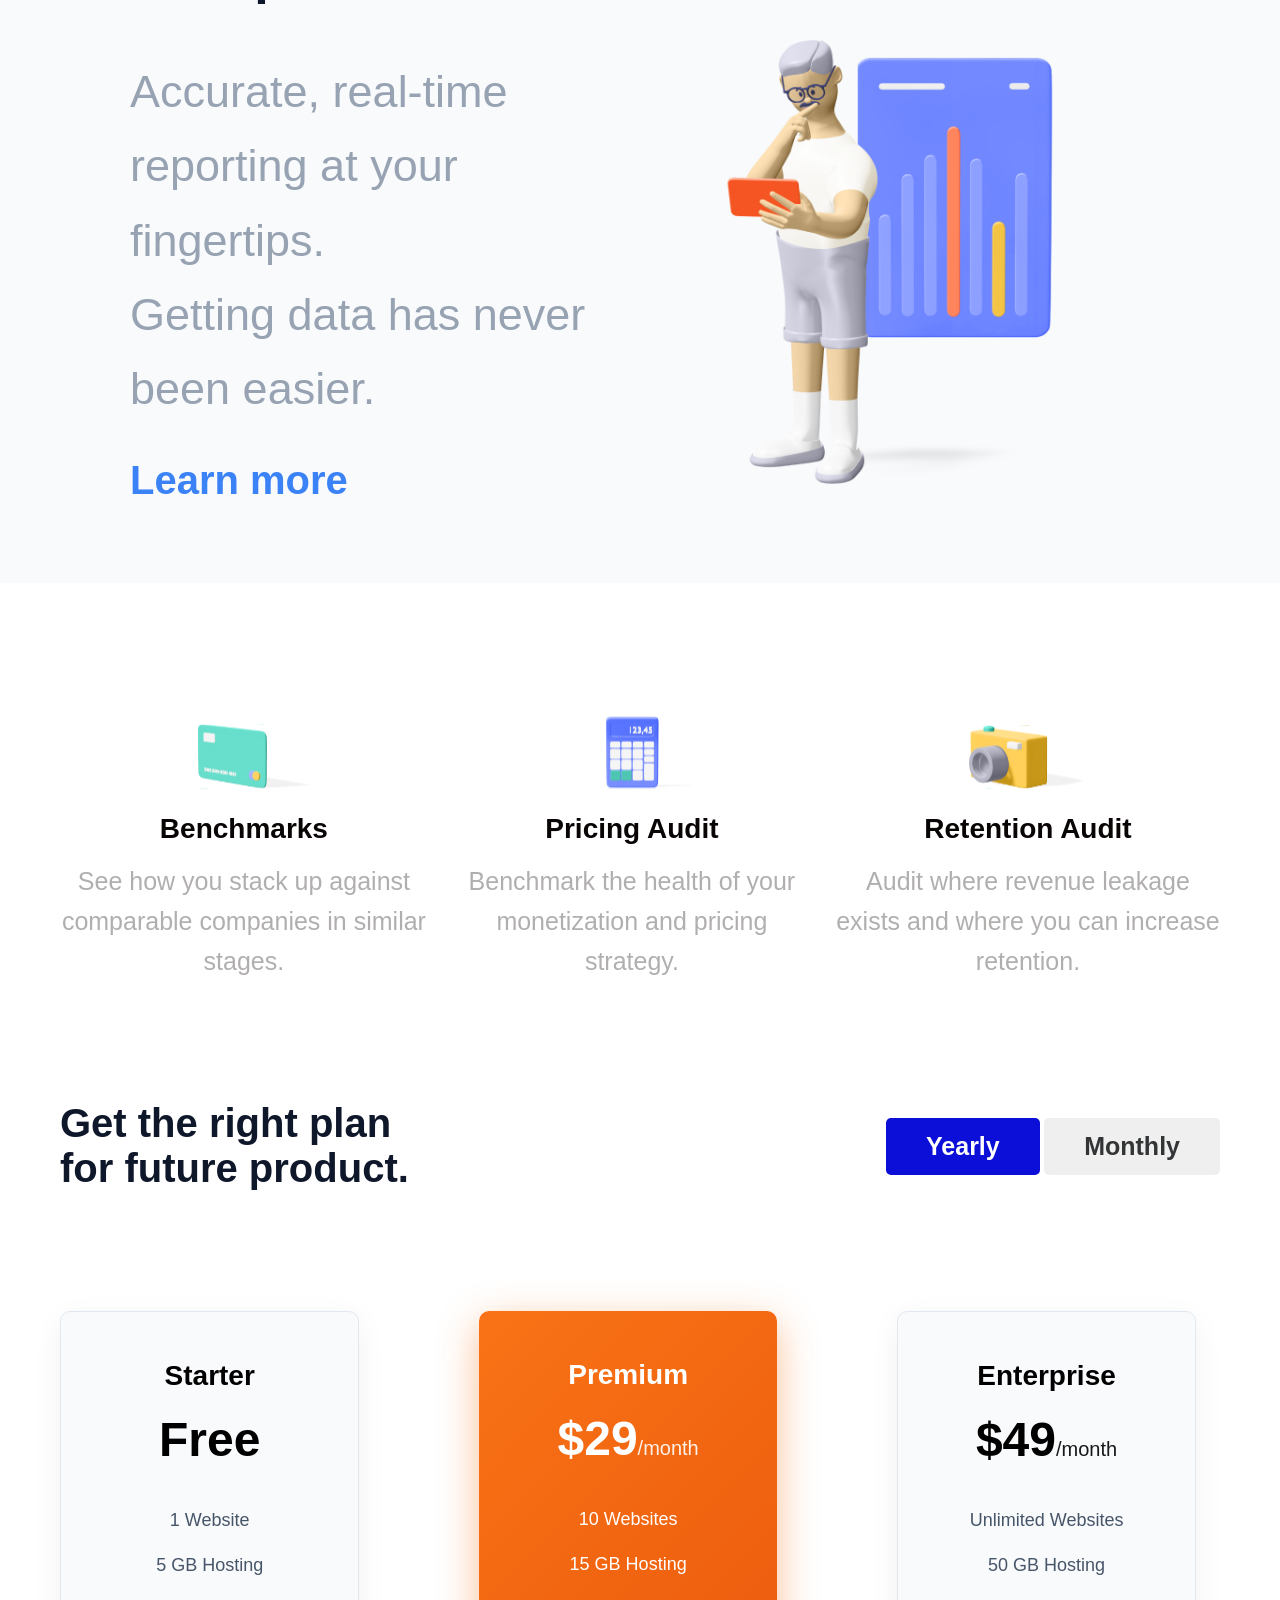
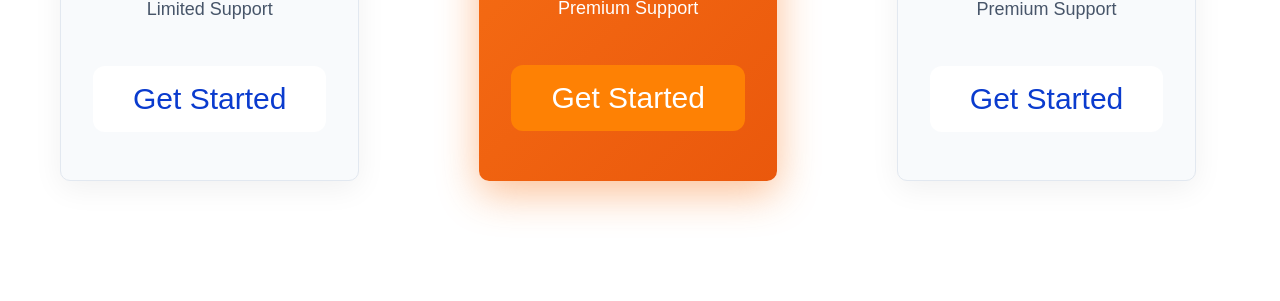
==== commit c0240d8f: "добавил страница login" ====
--- a/index.html
+++ b/index.html
@@ -21,7 +21,7 @@
       <a href="Pricing.html">Pricing</a>
       <a href="#">Blog</a>
     </nav>
-    <a href="registration.html" id="authBtn" class="btn-orange">Get Started</a>
+    <a href="login.html" id="authBtn" class="btn-orange">login</a>
   </div>
 </header>
 
@@ -159,33 +159,49 @@
   </div>
 </section>
 
-  <script>
-    window.onload = function() {
-    const savedName = localStorage.getItem('user_name');
-    const authBtn = document.getElementById('authBtn');
-
-    if (savedName && authBtn) {
-           
-    authBtn.innerText = savedName;
-    authBtn.href = "#";
-    authBtn.style.background = "#28a745"; 
+
+
+<script>
+ window.onload = function() {
+ renderAuth();
+ };
+
+  function renderAuth() {
+  const savedName = localStorage.getItem('user_name');
+  const authBtn = document.getElementById('authBtn'); 
+
+  if (savedName && authBtn) {     
+  authBtn.innerText = savedName;
+  authBtn.href = "#"; 
+  authBtn.style.background = "#28a745"; 
 
             
-    const logoutBtn = document.createElement('button');
-    logoutBtn.innerText = 'Выход';
-            
-          
-    logoutBtn.style.cssText = "margin-left:10px; padding:10px; background:#dc3545; color:white; border:none; border-radius:5px; cursor:pointer;";
-
-            
-    logoutBtn.onclick = function() {
-    localStorage.removeItem('user_name'); 
-    window.location.reload(); 
-    };
-
-    authBtn.after(logoutBtn);
-    }
-  };
+  if (!document.getElementById('logoutBtn')) {
+  const logoutBtn = document.createElement('button');
+  logoutBtn.id = 'logoutBtn'; 
+  logoutBtn.innerText = 'Выход';
+                
+              
+  logoutBtn.style.cssText = `
+    margin-left: 15px;
+    padding: 10px 15px;
+    background-color: #dc3545;
+    color: white;
+    border: none;
+    border-radius: 5px;
+    cursor: pointer;
+    font-weight: bold;
+   `;
+                
+ logoutBtn.onclick = function() {
+ localStorage.removeItem('user_name'); 
+ window.location.reload(); 
+ };    
+authBtn.after(logoutBtn);
+   }
+ }
+}
 </script>
+
 </body>
 </html>
